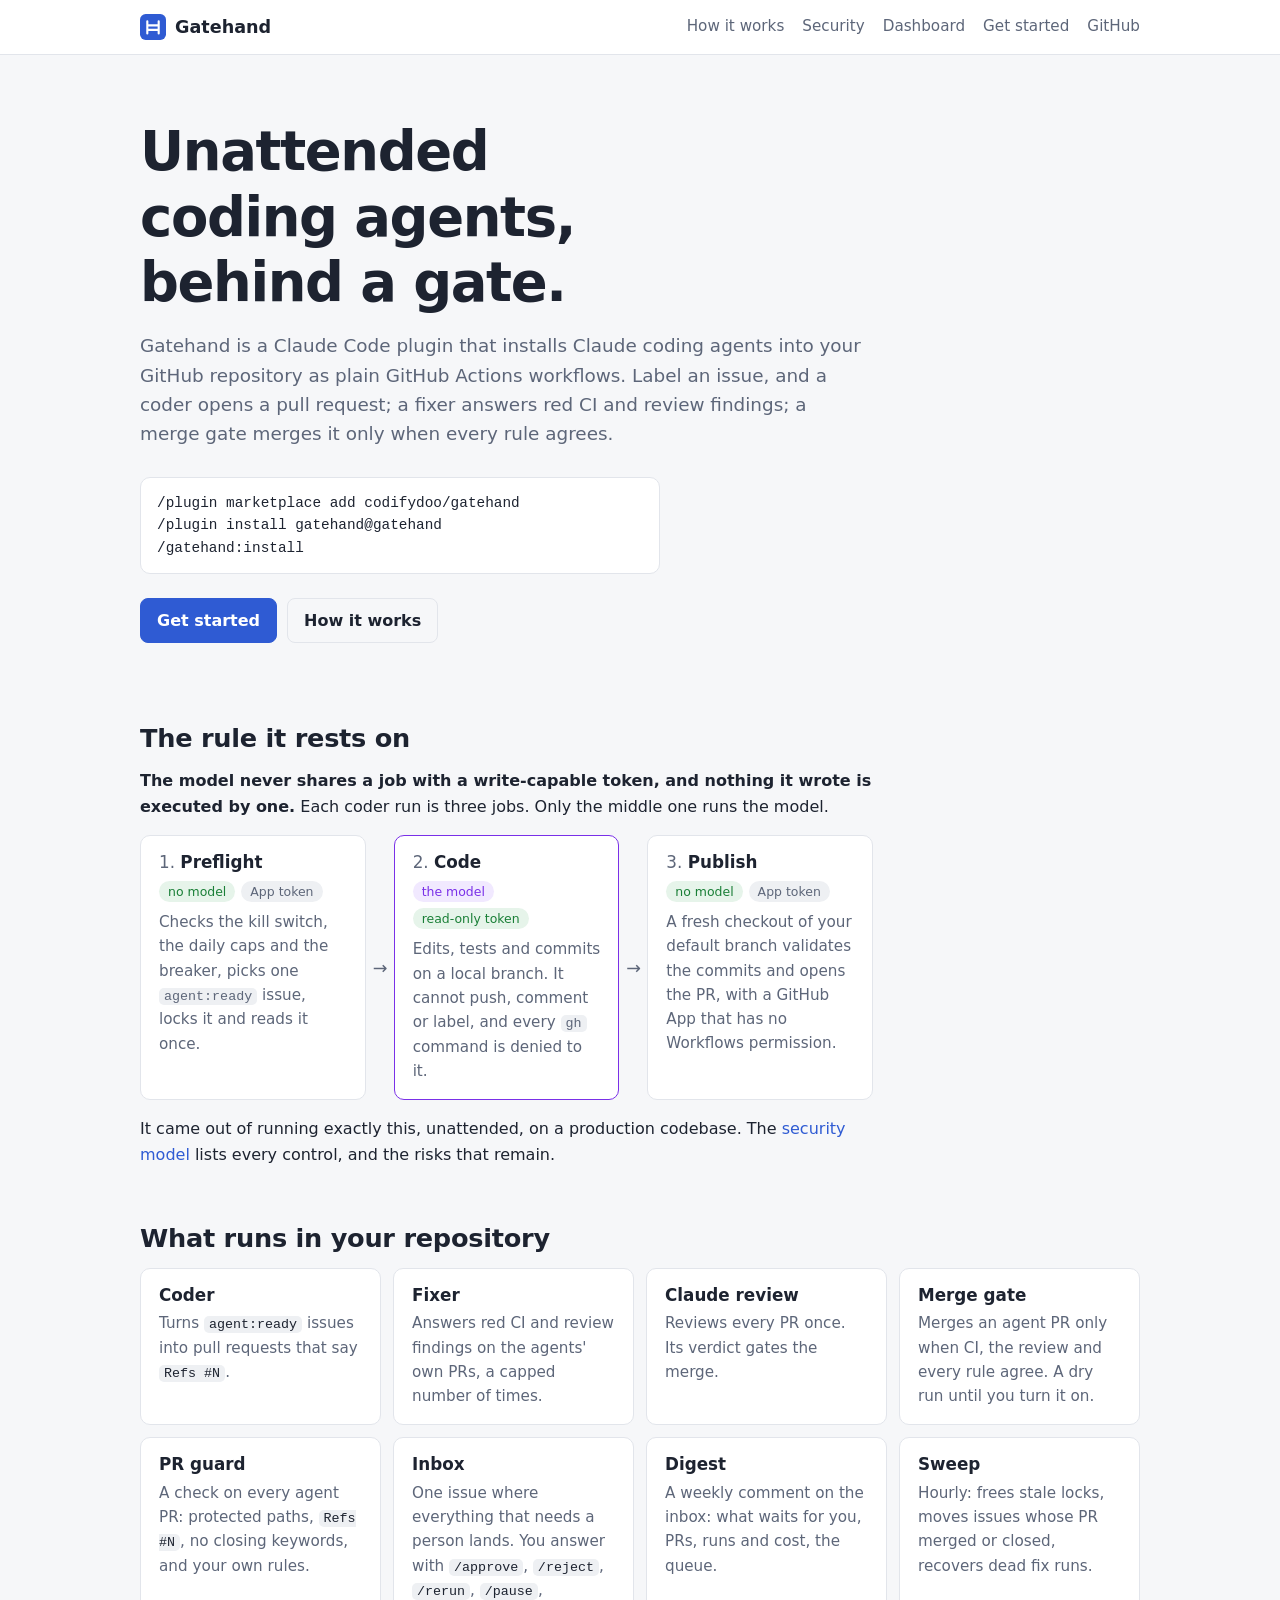
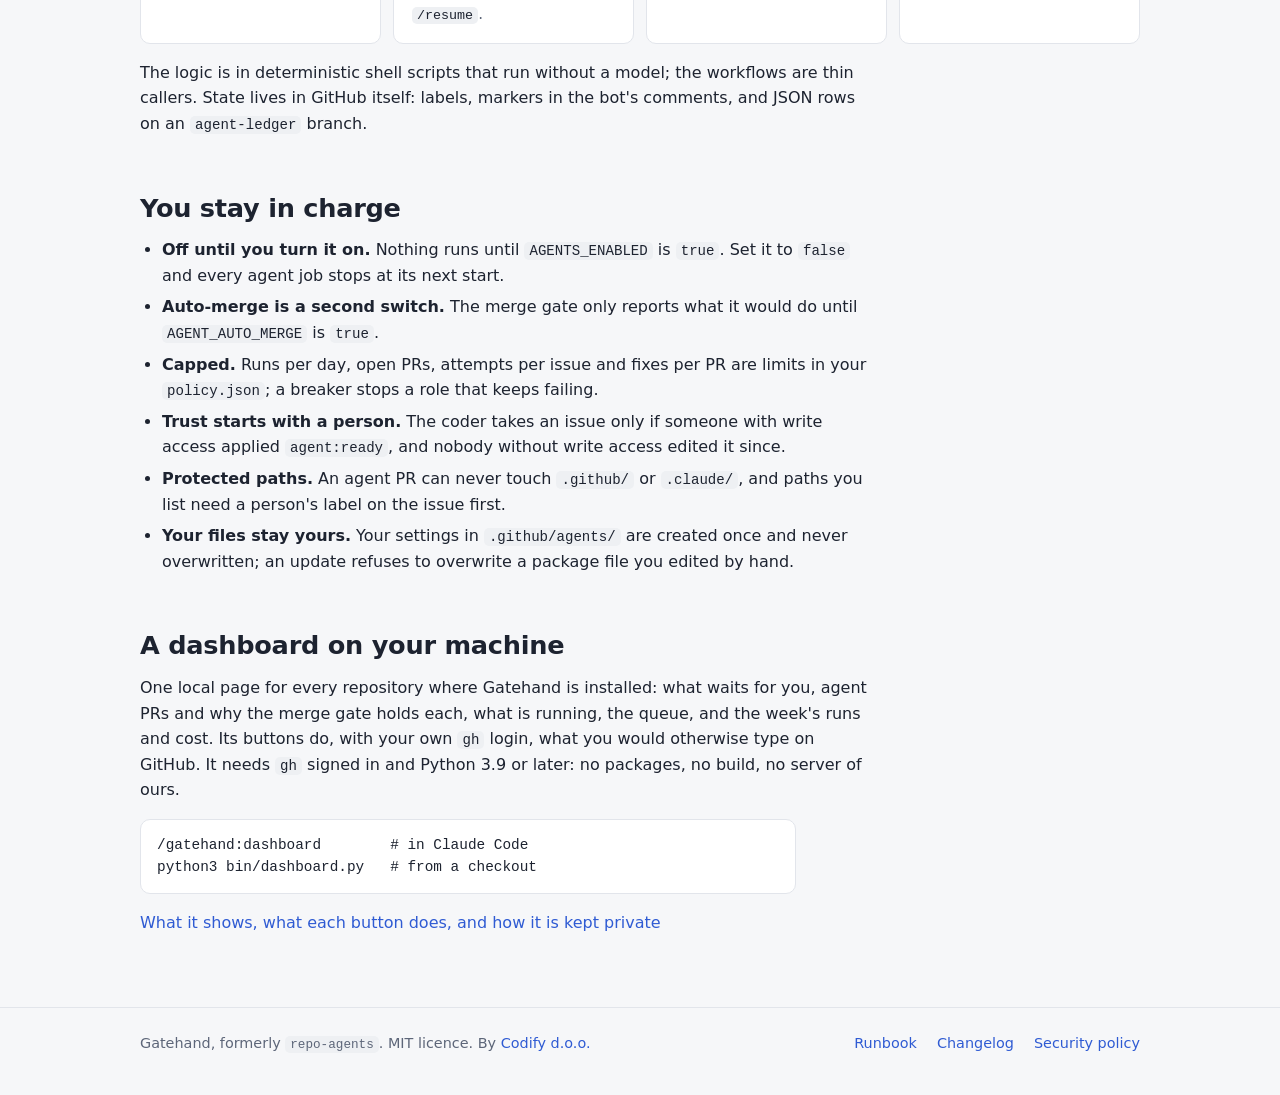
==== site/index.html @ 53331a91 "feat(site): project site on GitHub Pages Five static pages under site/ (home, how it works, security" ====
<!doctype html>
<html lang="en">
<head>
<meta charset="utf-8">
<meta name="viewport" content="width=device-width, initial-scale=1">
<title>Gatehand: unattended Claude coding agents for a GitHub repository</title>
<meta name="description" content="A Claude Code plugin that installs unattended coding agents into your GitHub repository as plain GitHub Actions workflows: a coder, a fixer, a Claude review and a merge gate.">
<meta property="og:title" content="Gatehand">
<meta property="og:description" content="Unattended Claude coding agents for a GitHub repository, where the model never shares a job with a write-capable token.">
<link rel="icon" href="favicon.svg" type="image/svg+xml">
<link rel="stylesheet" href="site.css">
</head>
<body>
<header class="top">
  <div class="wrap">
    <a class="brand" href="./"><img src="favicon.svg" alt="">Gatehand</a>
    <nav aria-label="Site">
      <a href="how-it-works.html">How it works</a>
      <a href="security.html">Security</a>
      <a href="dashboard.html">Dashboard</a>
      <a href="get-started.html">Get started</a>
      <a href="https://github.com/codifydoo/gatehand">GitHub</a>
    </nav>
  </div>
</header>

<main class="wrap">
  <div class="hero">
    <h1>Unattended coding agents, behind a gate.</h1>
    <p class="lead">Gatehand is a Claude Code plugin that installs Claude coding agents into your GitHub
      repository as plain GitHub Actions workflows. Label an issue, and a coder opens a pull request;
      a fixer answers red CI and review findings; a merge gate merges it only when every rule agrees.</p>
<pre><code>/plugin marketplace add codifydoo/gatehand
/plugin install gatehand@gatehand
/gatehand:install</code></pre>
    <div class="cta">
      <a class="btn" href="get-started.html">Get started</a>
      <a class="btn quiet" href="how-it-works.html">How it works</a>
    </div>
  </div>

  <section>
    <h2>The rule it rests on</h2>
    <p><strong>The model never shares a job with a write-capable token, and nothing it wrote is
      executed by one.</strong> Each coder run is three jobs. Only the middle one runs the model.</p>
    <ol class="flow">
      <li>
        <h3>Preflight</h3>
        <div class="tags"><span class="pill ok">no model</span><span class="pill">App token</span></div>
        <p>Checks the kill switch, the daily caps and the breaker, picks one <code>agent:ready</code>
          issue, locks it and reads it once.</p>
      </li>
      <li class="model">
        <h3>Code</h3>
        <div class="tags"><span class="pill attn">the model</span><span class="pill ok">read-only token</span></div>
        <p>Edits, tests and commits on a local branch. It cannot push, comment or label, and every
          <code>gh</code> command is denied to it.</p>
      </li>
      <li>
        <h3>Publish</h3>
        <div class="tags"><span class="pill ok">no model</span><span class="pill">App token</span></div>
        <p>A fresh checkout of your default branch validates the commits and opens the PR, with a
          GitHub App that has no Workflows permission.</p>
      </li>
    </ol>
    <p>It came out of running exactly this, unattended, on a production codebase. The
      <a href="security.html">security model</a> lists every control, and the risks that remain.</p>
  </section>

  <section>
    <h2>What runs in your repository</h2>
    <div class="cards">
      <div class="card"><h3>Coder</h3><p>Turns <code>agent:ready</code> issues into pull requests that say <code>Refs #N</code>.</p></div>
      <div class="card"><h3>Fixer</h3><p>Answers red CI and review findings on the agents' own PRs, a capped number of times.</p></div>
      <div class="card"><h3>Claude review</h3><p>Reviews every PR once. Its verdict gates the merge.</p></div>
      <div class="card"><h3>Merge gate</h3><p>Merges an agent PR only when CI, the review and every rule agree. A dry run until you turn it on.</p></div>
      <div class="card"><h3>PR guard</h3><p>A check on every agent PR: protected paths, <code>Refs #N</code>, no closing keywords, and your own rules.</p></div>
      <div class="card"><h3>Inbox</h3><p>One issue where everything that needs a person lands. You answer with <code>/approve</code>, <code>/reject</code>, <code>/rerun</code>, <code>/pause</code>, <code>/resume</code>.</p></div>
      <div class="card"><h3>Digest</h3><p>A weekly comment on the inbox: what waits for you, PRs, runs and cost, the queue.</p></div>
      <div class="card"><h3>Sweep</h3><p>Hourly: frees stale locks, moves issues whose PR merged or closed, recovers dead fix runs.</p></div>
    </div>
    <p>The logic is in deterministic shell scripts that run without a model; the workflows are thin
      callers. State lives in GitHub itself: labels, markers in the bot's comments, and JSON rows
      on an <code>agent-ledger</code> branch.</p>
  </section>

  <section>
    <h2>You stay in charge</h2>
    <ul>
      <li><strong>Off until you turn it on.</strong> Nothing runs until <code>AGENTS_ENABLED</code> is
        <code>true</code>. Set it to <code>false</code> and every agent job stops at its next start.</li>
      <li><strong>Auto-merge is a second switch.</strong> The merge gate only reports what it would do
        until <code>AGENT_AUTO_MERGE</code> is <code>true</code>.</li>
      <li><strong>Capped.</strong> Runs per day, open PRs, attempts per issue and fixes per PR are limits
        in your <code>policy.json</code>; a breaker stops a role that keeps failing.</li>
      <li><strong>Trust starts with a person.</strong> The coder takes an issue only if someone with
        write access applied <code>agent:ready</code>, and nobody without write access edited it since.</li>
      <li><strong>Protected paths.</strong> An agent PR can never touch <code>.github/</code> or
        <code>.claude/</code>, and paths you list need a person's label on the issue first.</li>
      <li><strong>Your files stay yours.</strong> Your settings in <code>.github/agents/</code> are created
        once and never overwritten; an update refuses to overwrite a package file you edited by hand.</li>
    </ul>
  </section>

  <section>
    <h2>A dashboard on your machine</h2>
    <p>One local page for every repository where Gatehand is installed: what waits for you, agent PRs
      and why the merge gate holds each, what is running, the queue, and the week's runs and cost.
      Its buttons do, with your own <code>gh</code> login, what you would otherwise type on GitHub.
      It needs <code>gh</code> signed in and Python 3.9 or later: no packages, no build, no server of ours.</p>
<pre><code>/gatehand:dashboard        # in Claude Code
python3 bin/dashboard.py   # from a checkout</code></pre>
    <p><a href="dashboard.html">What it shows, what each button does, and how it is kept private</a></p>
  </section>
</main>

<footer>
  <div class="wrap">
    <span>Gatehand, formerly <code>repo-agents</code>. MIT licence. By <a href="https://github.com/codifydoo">Codify d.o.o.</a></span>
    <span class="spacer"></span>
    <a href="https://github.com/codifydoo/gatehand/blob/main/docs/README.md">Runbook</a>
    <a href="https://github.com/codifydoo/gatehand/blob/main/CHANGELOG.md">Changelog</a>
    <a href="https://github.com/codifydoo/gatehand/blob/main/SECURITY.md">Security policy</a>
  </div>
</footer>
</body>
</html>
---- site/site.css ----
/* The project site (GitHub Pages). Plain CSS, no build; the palette is the dashboard's (dashboard/app.css). */
:root {
  --bg: #f6f7f9; --card: #ffffff; --fg: #1d2330; --muted: #5d6679; --line: #e2e5eb;
  --accent: #2f5bd3; --accent-bg: #eef3ff; --ok: #1a7f37; --ok-bg: #e6f4ea;
  --warn: #9a6700; --warn-bg: #fff4d6; --attn: #7a30e8; --attn-bg: #f1e9ff; --code-bg: #eef0f3;
  color-scheme: light;
}
@media (prefers-color-scheme: dark) {
  :root {
    --bg: #0f1218; --card: #171b23; --fg: #e3e7ee; --muted: #98a1b3; --line: #2a303b;
    --accent: #7aa2ff; --accent-bg: #1c2538; --ok: #56d364; --ok-bg: #12301b;
    --warn: #e3b341; --warn-bg: #33270b; --attn: #c4a5ff; --attn-bg: #2a1e45; --code-bg: #232933;
    color-scheme: dark;
  }
}
* { box-sizing: border-box; }
html { -webkit-text-size-adjust: 100%; }
body { margin: 0; background: var(--bg); color: var(--fg); font: 16px/1.6 system-ui, -apple-system, "Segoe UI", sans-serif; }
.wrap { max-width: 1040px; margin: 0 auto; padding: 0 20px; }
a { color: var(--accent); text-decoration: none; }
a:hover { text-decoration: underline; }
h1, h2, h3 { line-height: 1.2; margin: 0; text-wrap: balance; }
h2 { font-size: 1.6rem; letter-spacing: -.01em; }
h3 { font-size: 1.05rem; }
p { margin: 0; }
p + p, p + ul, p + ol, ul + p, ol + p { margin-top: 12px; }
ul, ol { margin: 0; padding-left: 22px; }
li + li { margin-top: 6px; }
.muted { color: var(--muted); }

/* Header and footer */
.top { background: var(--card); border-bottom: 1px solid var(--line); }
.top .wrap { display: flex; align-items: center; gap: 8px 24px; flex-wrap: wrap; padding-top: 12px; padding-bottom: 12px; }
.brand { display: inline-flex; align-items: center; gap: 9px; font-weight: 650; font-size: 1.1rem; color: var(--fg); }
.brand:hover { text-decoration: none; }
.brand img { width: 26px; height: 26px; }
.top nav { display: flex; gap: 4px 18px; flex-wrap: wrap; margin-left: auto; font-size: .95rem; }
.top nav a { color: var(--muted); padding: 2px 0; border-bottom: 2px solid transparent; }
.top nav a:hover { color: var(--fg); text-decoration: none; }
.top nav a[aria-current="page"] { color: var(--fg); border-bottom-color: var(--accent); }
footer { border-top: 1px solid var(--line); margin-top: 72px; padding: 24px 0 40px; font-size: .9rem; color: var(--muted); }
footer .wrap { display: flex; gap: 8px 20px; flex-wrap: wrap; }
footer .spacer { flex: 1; }

/* Hero */
.hero { padding: 64px 0 24px; }
.hero h1 { font-size: clamp(2.1rem, 5.4vw, 3.4rem); letter-spacing: -.025em; max-width: 17ch; }
.page-head { padding: 48px 0 8px; }
.page-head h1 { font-size: clamp(1.9rem, 4.4vw, 2.6rem); letter-spacing: -.02em; }
.lead { font-size: 1.15rem; color: var(--muted); max-width: 62ch; margin-top: 16px; }
.cta { display: flex; gap: 10px; flex-wrap: wrap; margin-top: 24px; }
.btn { display: inline-block; padding: 9px 16px; border-radius: 8px; border: 1px solid var(--accent); background: var(--accent); color: #fff; font-weight: 550; }
.btn:hover { text-decoration: none; filter: brightness(1.08); }
.btn.quiet { background: transparent; color: var(--fg); border-color: var(--line); }
@media (prefers-color-scheme: dark) { .btn { color: #0f1218; } .btn.quiet { color: var(--fg); } }

/* Sections */
section { padding-top: 56px; }
section > h2 + p, section > h2 + .cards, section > h2 + .flow, section > h2 + ol, section > h2 + ul, section > h2 + .scroll, section > h2 + pre { margin-top: 14px; }
section > p, section > ul, section > ol { max-width: 72ch; }
section > h3 { margin-top: 28px; }
section > h3 + p, section > h3 + ul, section > h3 + ol, section > h3 + pre, section > h3 + .scroll { margin-top: 8px; }
.cards + p, .flow + p, pre + p, .scroll + p, .callout + p, p + pre, p + .scroll, p + .cards, p + .flow, ul + pre, p + .callout, ul + .callout { margin-top: 16px; }

/* Cards */
.cards { display: grid; grid-template-columns: repeat(auto-fit, minmax(230px, 1fr)); gap: 12px; }
.card { background: var(--card); border: 1px solid var(--line); border-radius: 10px; padding: 16px 18px; min-width: 0; }
.card h3 { margin-bottom: 6px; }
.card p { color: var(--muted); font-size: .95rem; }
.card p code { color: var(--fg); }

/* The run as a row of jobs: who holds the model, who holds a token that writes */
.flow { display: grid; grid-template-columns: repeat(3, 1fr); gap: 28px; list-style: none; padding: 0; counter-reset: step; }
.flow li { position: relative; margin: 0; background: var(--card); border: 1px solid var(--line); border-radius: 10px; padding: 16px 18px; counter-increment: step; }
.flow li + li::before { content: "→"; position: absolute; left: -22px; top: 50%; transform: translateY(-50%); color: var(--muted); font-size: 1.1rem; }
.flow h3::before { content: counter(step) ". "; color: var(--muted); font-weight: 500; }
.flow p { color: var(--muted); font-size: .95rem; margin-top: 8px; }
.flow .model { border-color: var(--attn); }
.tags { display: flex; gap: 6px; flex-wrap: wrap; margin-top: 8px; }
.pill { display: inline-block; padding: 1px 9px; border-radius: 999px; font-size: .78rem; line-height: 1.55; background: var(--code-bg); color: var(--muted); white-space: nowrap; }
.pill.ok { background: var(--ok-bg); color: var(--ok); }
.pill.warn { background: var(--warn-bg); color: var(--warn); }
.pill.attn { background: var(--attn-bg); color: var(--attn); }
@media (max-width: 760px) {
  .flow { grid-template-columns: 1fr; gap: 26px; }
  .flow li + li::before { content: "↓"; left: 50%; top: -25px; transform: translateX(-50%); }
}

/* Numbered steps down the page */
ol.steps { list-style: none; padding: 0; counter-reset: step; max-width: 76ch; }
ol.steps > li { position: relative; margin: 0; padding: 0 0 22px 46px; counter-increment: step; }
ol.steps > li::before { content: counter(step); position: absolute; left: 0; top: 0; width: 30px; height: 30px; border-radius: 50%;
  background: var(--accent-bg); color: var(--accent); font-weight: 650; font-size: .9rem; display: grid; place-items: center; }
ol.steps > li:not(:last-child)::after { content: ""; position: absolute; left: 14.5px; top: 36px; bottom: 4px; width: 1px; background: var(--line); }
ol.steps h3 { padding-top: 4px; margin-bottom: 4px; }
ol.steps p { color: var(--muted); }
ol.steps p code { color: var(--fg); }

/* Code, tables, notes */
code, pre { font-family: ui-monospace, SFMono-Regular, Menlo, Consolas, monospace; }
code { font-size: .88em; background: var(--code-bg); padding: 1px 5px; border-radius: 5px; overflow-wrap: anywhere; }
pre { margin: 0; background: var(--card); border: 1px solid var(--line); border-radius: 10px; padding: 14px 16px; overflow-x: auto; font-size: .9rem; line-height: 1.55; max-width: 76ch; }
pre code { background: none; padding: 0; font-size: inherit; overflow-wrap: normal; }
.hero pre { margin-top: 28px; max-width: 520px; }
.scroll { overflow-x: auto; }
table { border-collapse: collapse; width: 100%; min-width: 560px; font-size: .95rem; }
th, td { text-align: left; padding: 9px 12px 9px 0; border-bottom: 1px solid var(--line); vertical-align: top; }
th { font-size: .82rem; color: var(--muted); font-weight: 550; }
td:first-child { white-space: nowrap; }
.callout { background: var(--accent-bg); border-left: 3px solid var(--accent); border-radius: 0 8px 8px 0; padding: 12px 16px; max-width: 76ch; }
.callout.warn { background: var(--warn-bg); border-left-color: var(--warn); }
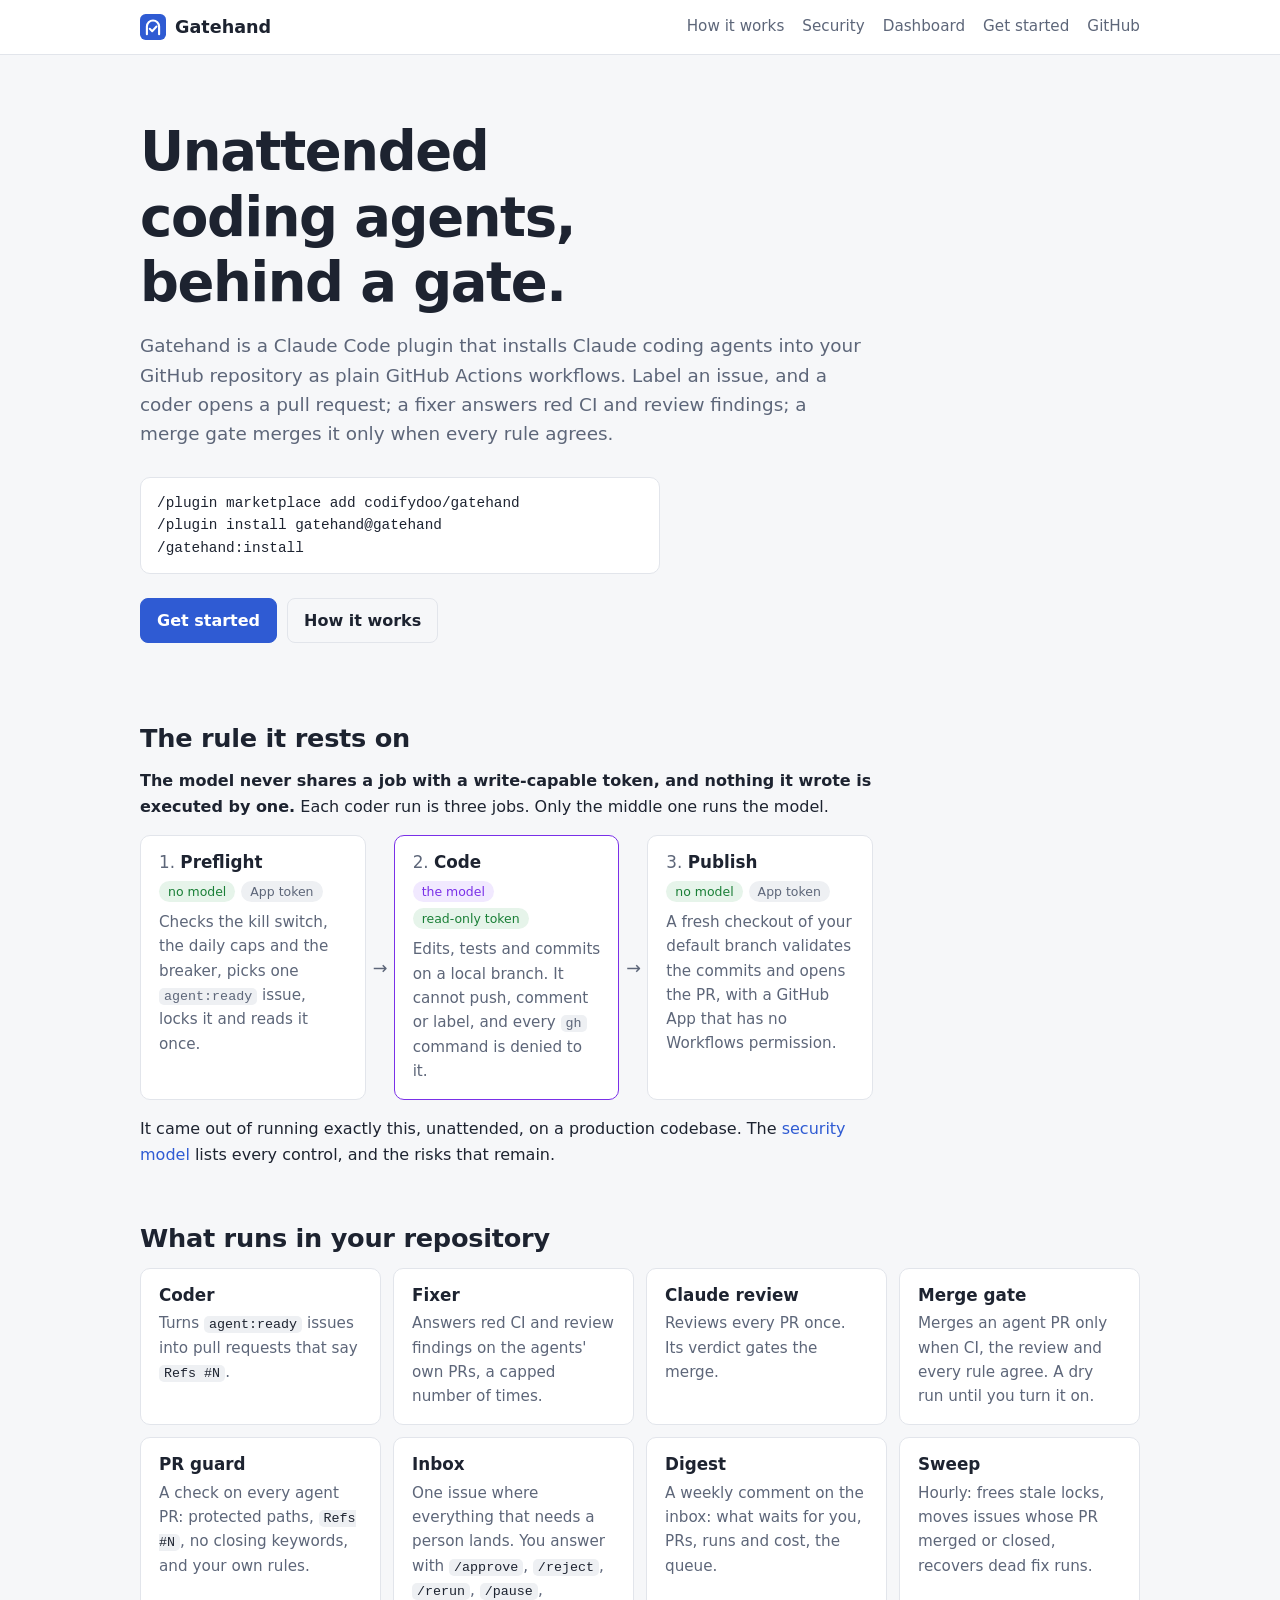
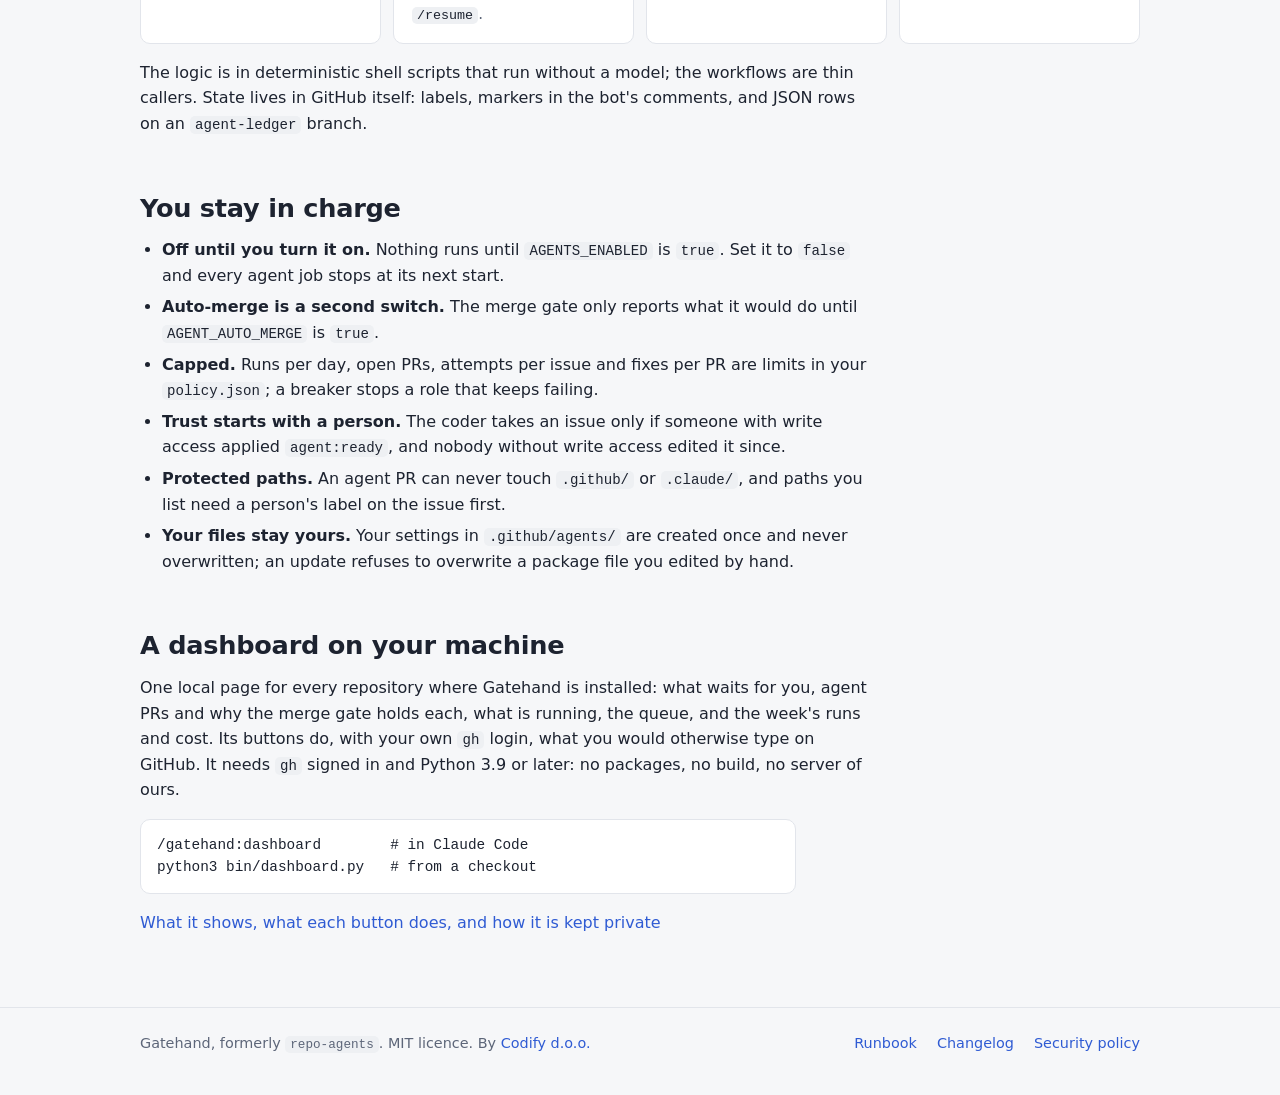
==== commit 2c7802ba: "feat(site): a link-preview image site/og.png (1200x630) is rendered from site/src/og.html with headl" ====
--- a/site/index.html
+++ b/site/index.html
@@ -7,6 +7,13 @@
 <meta name="description" content="A Claude Code plugin that installs unattended coding agents into your GitHub repository as plain GitHub Actions workflows: a coder, a fixer, a Claude review and a merge gate.">
 <meta property="og:title" content="Gatehand">
 <meta property="og:description" content="Unattended Claude coding agents for a GitHub repository, where the model never shares a job with a write-capable token.">
+<meta property="og:type" content="website">
+<meta property="og:site_name" content="Gatehand">
+<meta property="og:image" content="https://codifydoo.github.io/gatehand/og.png">
+<meta property="og:image:width" content="1200">
+<meta property="og:image:height" content="630">
+<meta property="og:image:alt" content="Gatehand: unattended Claude coding agents for a GitHub repository, behind a merge gate.">
+<meta name="twitter:card" content="summary_large_image">
 <link rel="icon" href="favicon.svg" type="image/svg+xml">
 <link rel="stylesheet" href="site.css">
 </head>
